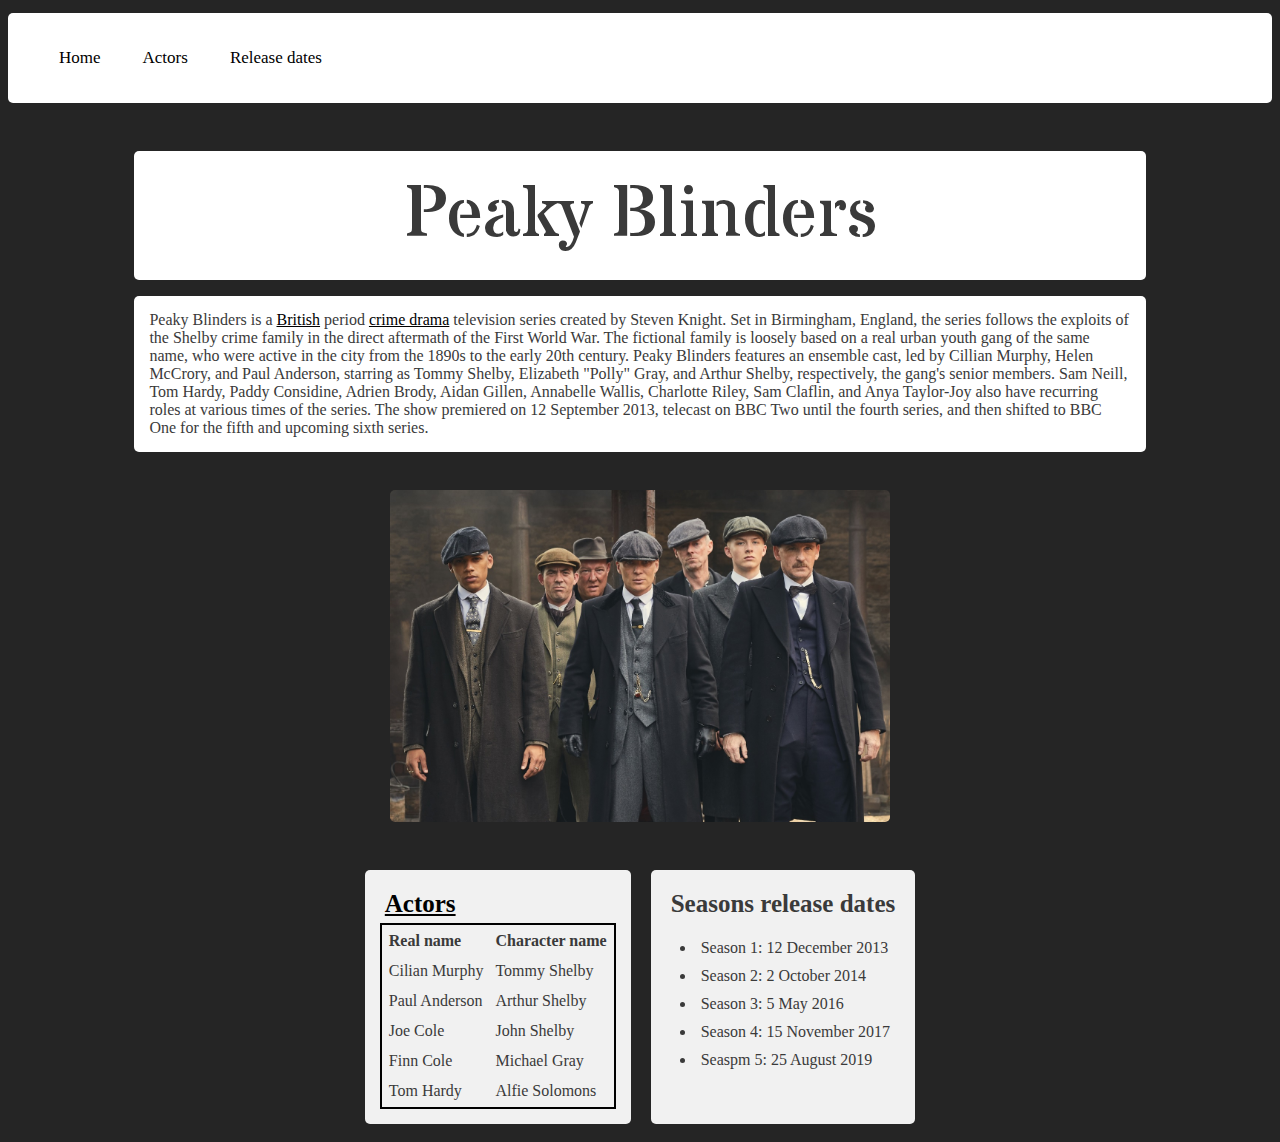
==== Index.html @ 8d039342 "sus" ====
<!DOCTYPE html>
<html lang="en">
  <head>
    <title>Lab 1</title>
    <meta charset="utf-8" />
    <link href="Style.css" media="screen" rel="stylesheet" type="text/css" />
  </head>
  <body>
    <div class="topnav">
      <ul id="headermenu">
        <li><a class="active" href="#home">Home</a></li>
        <li><a href="qwe.html">Actors</a></li>
        <li><a href="#Release_Dates">Release dates</a></li>
      </ul>
      <p class="time"></p>
    </div>

    <h1 class="maintext">Peaky Blinders</h1>

    <p class="maintext">
      Peaky Blinders is a
      <a href="https://www.youtube.com/watch?v=5KRyA38tYys">British</a> period
      <a href="https://en.wikipedia.org/wiki/Crime_film#Crime_drama"
        >crime drama</a
      >
      television series created by Steven Knight. Set in Birmingham, England,
      the series follows the exploits of the Shelby crime family in the direct
      aftermath of the First World War. The fictional family is loosely based on
      a real urban youth gang of the same name, who were active in the city from
      the 1890s to the early 20th century. Peaky Blinders features an ensemble
      cast, led by Cillian Murphy, Helen McCrory, and Paul Anderson, starring as
      Tommy Shelby, Elizabeth "Polly" Gray, and Arthur Shelby, respectively, the
      gang's senior members. Sam Neill, Tom Hardy, Paddy Considine, Adrien
      Brody, Aidan Gillen, Annabelle Wallis, Charlotte Riley, Sam Claflin, and
      Anya Taylor-Joy also have recurring roles at various times of the series.
      The show premiered on 12 September 2013, telecast on BBC Two until the
      fourth series, and then shifted to BBC One for the fifth and upcoming
      sixth series.
    </p>
    <img src="bus.jfif" alt="bus" width="500" />

    <div class="flex-container">
      <div class="maintext">
        <h2><a href="https://en.wikipedia.org/wiki/Actor">Actors</a></h2>
        <table>
          <tr>
            <th>Real name</th>
            <th>Character name</th>
          </tr>
          <tr>
            <td>Cilian Murphy</td>
            <td>Tommy Shelby</td>
          </tr>
          <tr>
            <td>Paul Anderson</td>
            <td>Arthur Shelby</td>
          </tr>
          <tr>
            <td>Joe Cole</td>
            <td>John Shelby</td>
          </tr>
          <tr>
            <td>Finn Cole</td>
            <td>Michael Gray</td>
          </tr>
          <tr>
            <td>Tom Hardy</td>
            <td>Alfie Solomons</td>
          </tr>
        </table>
      </div>
      <div class="maintext">
        <h2>Seasons release dates</h2>
        <ul>
          <li>Season 1: 12 December 2013</li>
          <li>Season 2: 2 October 2014</li>
          <li>Season 3: 5 May 2016</li>
          <li>Season 4: 15 November 2017</li>
          <li>Seaspm 5: 25 August 2019</li>
        </ul>
      </div>
    </div>
  </body>
</html>
---- Style.css ----
@import url("https://fonts.googleapis.com/css2?family=Stardos+Stencil&display=swap");
* {
  font-family: "Times New Roman", Times, serif;
}

body {
  background-color: rgba(37, 37, 37, 1);
}

.maintext {
  color: rgb(58, 58, 58);
  background-color: rgb(255, 255, 255);
  padding: 15px;
  margin-left: 10%;
  margin-right: 10%;
  margin-bottom: 1%;
  border-radius: 5px;
}
.topnav {
  background-color: white;
  overflow: hidden;
  margin-bottom: 1%;
  margin-top: 1%;
  border-radius: 5px;
}
.topnav a {
  float: left;
  list-style-type: none;
  color: white;
  text-align: center;
  padding: 14px 16px;
  text-decoration: none;
  font-size: 17px;
}
.topnav a:hover {
  background-color: black;
  color: white;
}
.topnav a:active {
  background-color: gray;
  color: white;
}
h1 {
  font-family: "Stardos Stencil", cursive;
  color: rgb(58, 58, 58);
  background-color: rgb(255, 255, 255);
  font-weight: normal;
  font-size: 72px;
  width: auto;
  text-align: center;
}
h2 {
  font-size: 25px;
  margin: 5px;
}
img {
  display: block;
  margin: 1cm auto;
  border-radius: 5px;
}
.flex-container {
  justify-content: center;
  display: flex;
  flex-wrap: nowrap;
}

.flex-container > div {
  background-color: #f1f1f1;
  margin: 10px;
}
table {
  border: 2px solid black;
}

th,
td {
  text-align: left;
  padding: 5px;
}

ul {
  padding-left: 30px;
}
li {
  text-align: left;
  padding: 5px;
}
#headermenu {
  display: flex;
  list-style-type: none;
}

a:link {
  color: rgb(0, 0, 0);
}
a:visited {
  color: rgb(0, 0, 0);
}
a:hover {
  color: rgb(0, 0, 0);
}
a:active {
  color: rgb(0, 0, 0);
}
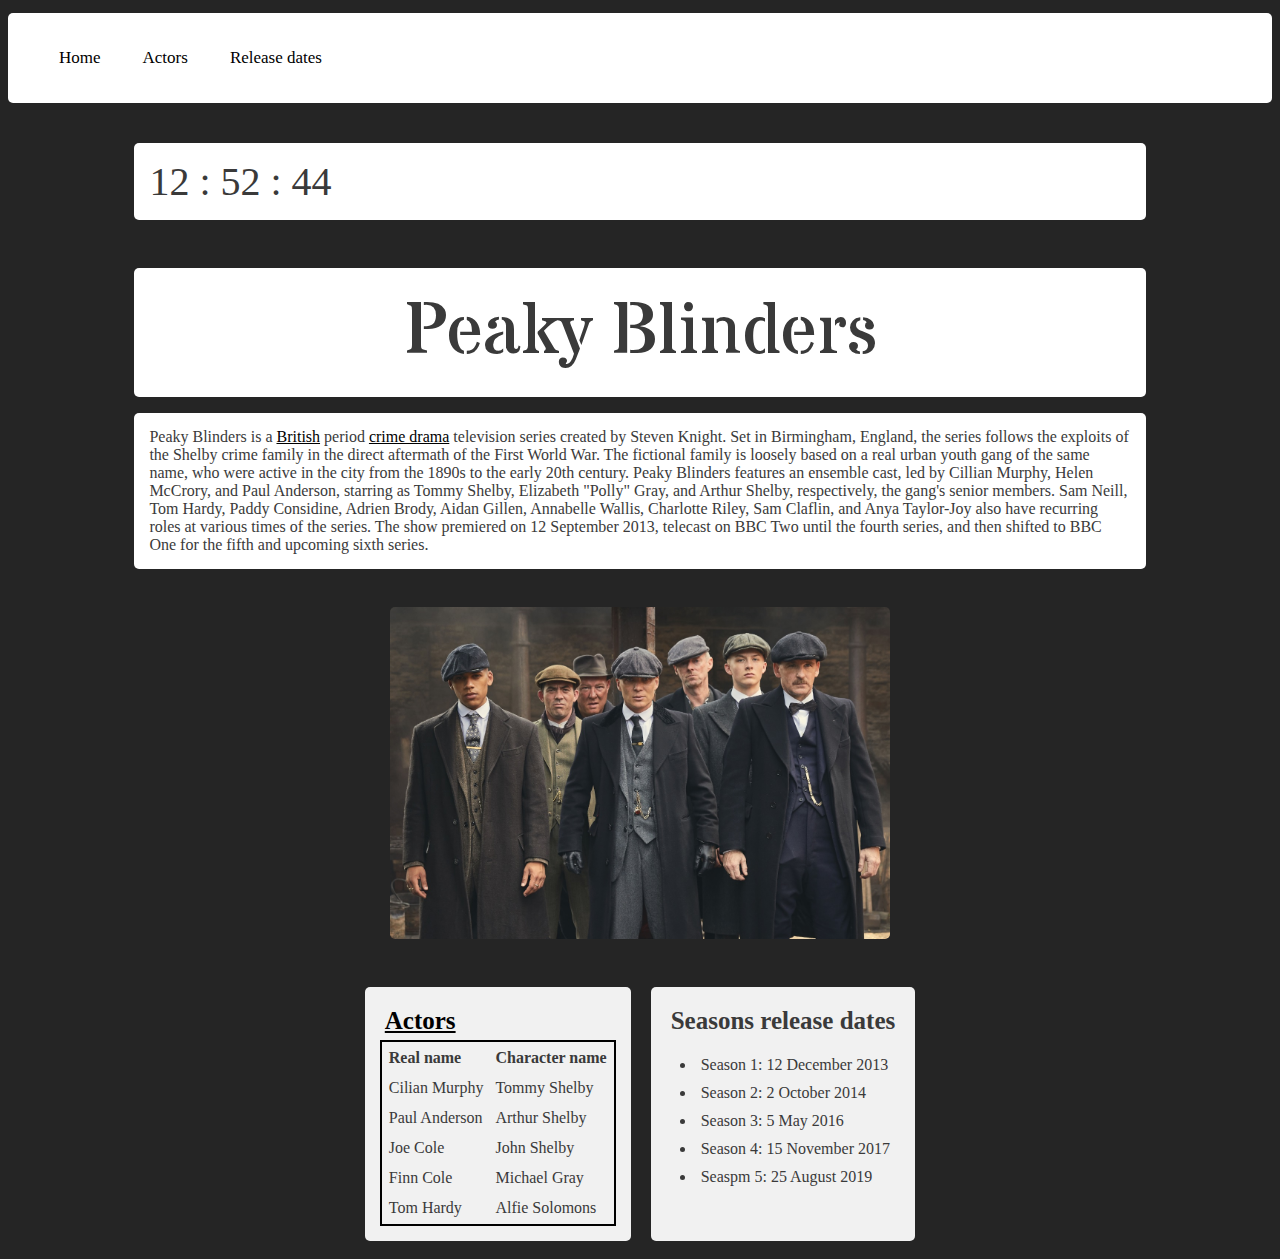
==== commit b6c281ce: "sussy" ====
--- a/Index.html
+++ b/Index.html
@@ -1,8 +1,9 @@
 <!DOCTYPE html>
 <html lang="en">
   <head>
-    <title>Lab 1</title>
+    <title>Lab 2</title>
     <meta charset="utf-8" />
+    <meta name="viewport" content="width-device-width" , initial scale="1.0" />
     <link href="Style.css" media="screen" rel="stylesheet" type="text/css" />
   </head>
   <body>
@@ -12,8 +13,9 @@
         <li><a href="qwe.html">Actors</a></li>
         <li><a href="#Release_Dates">Release dates</a></li>
       </ul>
-      <p class="time"></p>
     </div>
+    <p id="clock" class="maintext"></p>
+    <script src="Script.js"></script>
 
     <h1 class="maintext">Peaky Blinders</h1>
 
--- a/Style.css
+++ b/Style.css
@@ -39,6 +39,9 @@
 .topnav a:active {
   background-color: gray;
   color: white;
+}
+#clock {
+  font-size: 40px;
 }
 h1 {
   font-family: "Stardos Stencil", cursive;
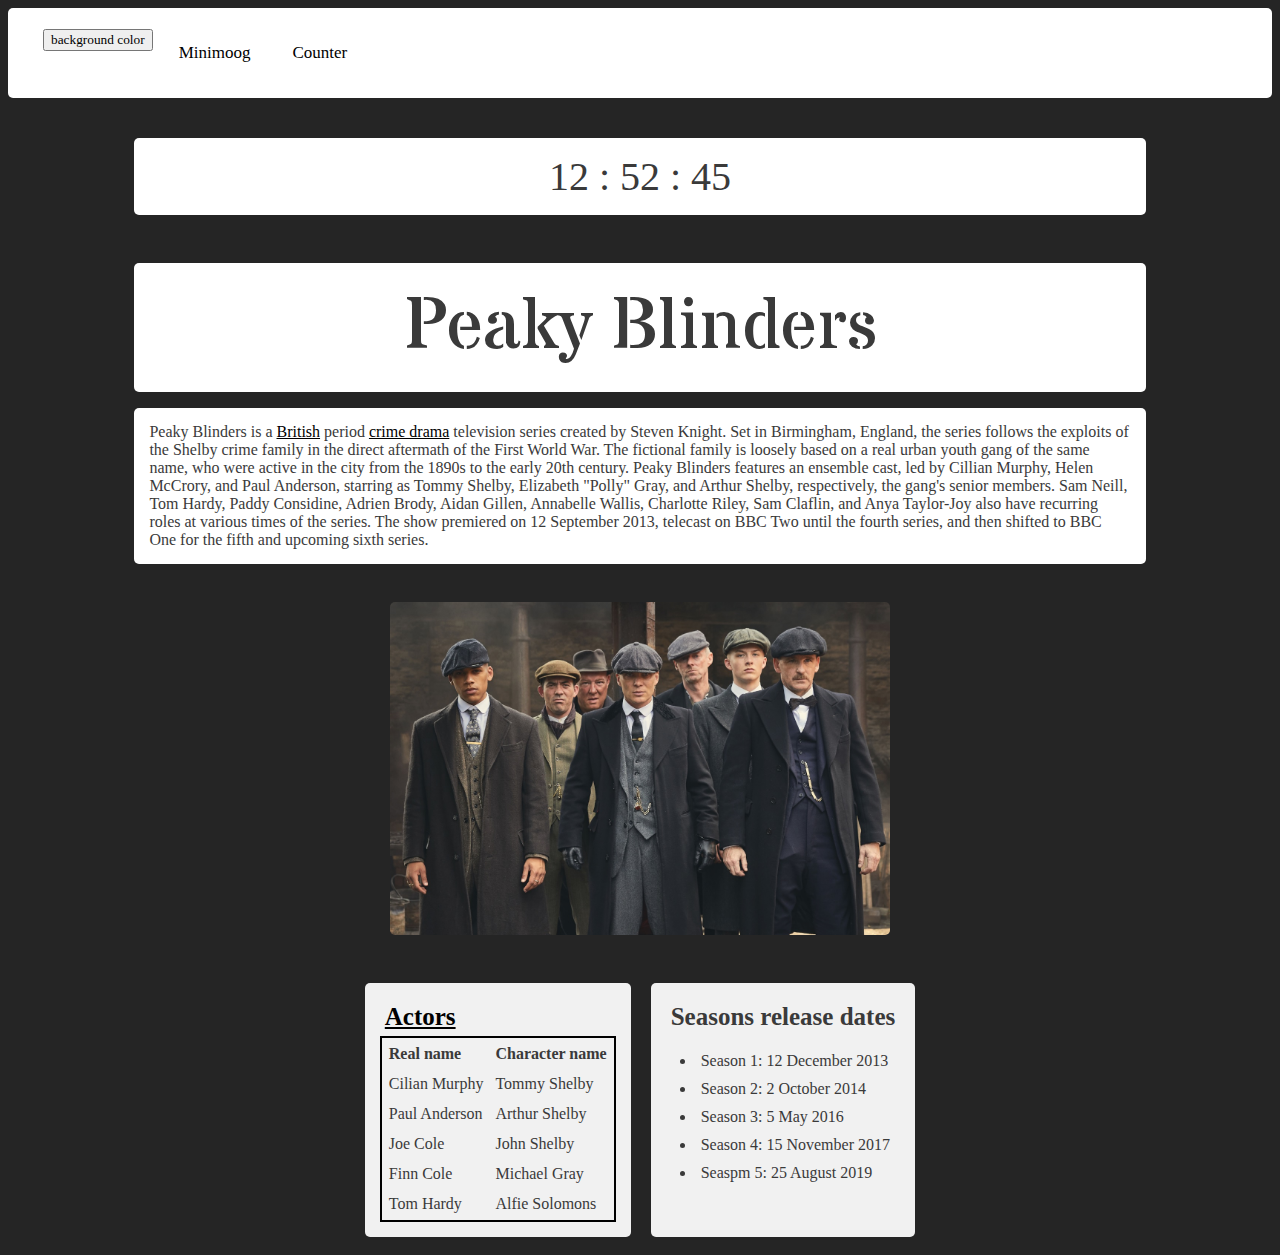
==== commit bef2c6fa: "klar typ" ====
--- a/Index.html
+++ b/Index.html
@@ -3,15 +3,20 @@
   <head>
     <title>Lab 2</title>
     <meta charset="utf-8" />
-    <meta name="viewport" content="width-device-width" , initial scale="1.0" />
+    <meta name="viewport" content="width-device-width, initial-scale=1.0" />
     <link href="Style.css" media="screen" rel="stylesheet" type="text/css" />
+    <script src="Script.js"></script>
   </head>
-  <body>
+  <body onload="currentTime()">
     <div class="topnav">
       <ul id="headermenu">
-        <li><a class="active" href="#home">Home</a></li>
-        <li><a href="qwe.html">Actors</a></li>
-        <li><a href="#Release_Dates">Release dates</a></li>
+        <li>
+          <button type="button" onclick="changeColor()">
+            background color
+          </button>
+        </li>
+        <li><a href="qwe.html">Minimoog</a></li>
+        <li><a href="Lek3.html">Counter</a></li>
       </ul>
     </div>
     <p id="clock" class="maintext"></p>
--- a/Style.css
+++ b/Style.css
@@ -20,7 +20,7 @@
   background-color: white;
   overflow: hidden;
   margin-bottom: 1%;
-  margin-top: 1%;
+  margin-top: 0%;
   border-radius: 5px;
 }
 .topnav a {
@@ -42,6 +42,7 @@
 }
 #clock {
   font-size: 40px;
+  text-align: center;
 }
 h1 {
   font-family: "Stardos Stencil", cursive;
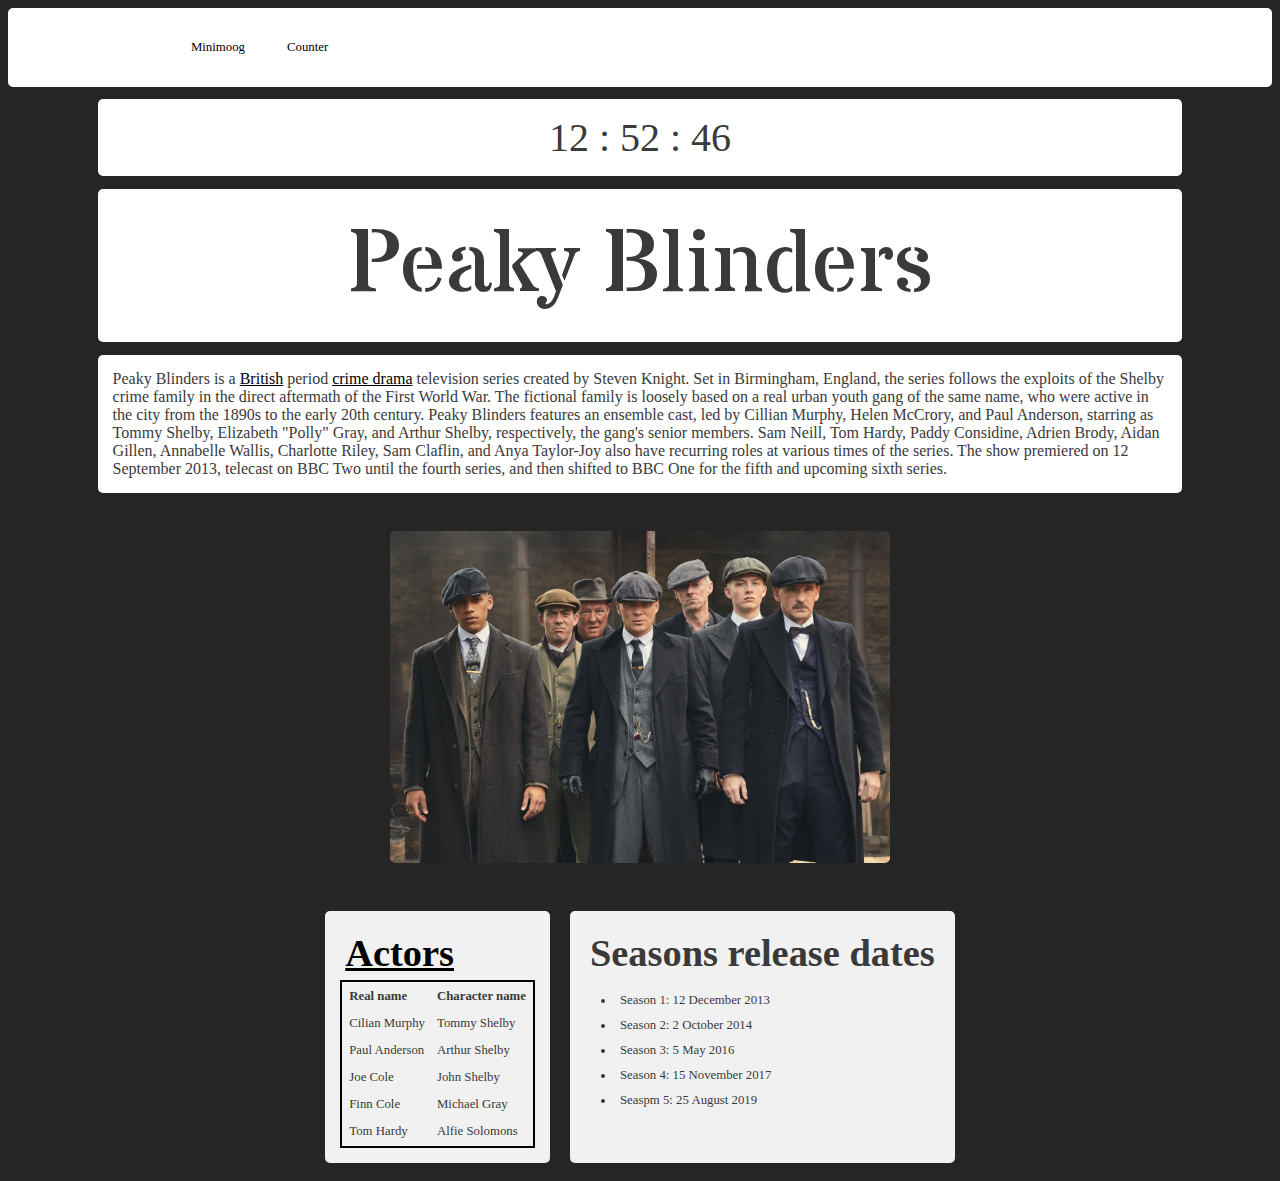
==== commit 8fd8e8bb: "sus" ====
--- a/Index.html
+++ b/Index.html
@@ -11,9 +11,7 @@
     <div class="topnav">
       <ul id="headermenu">
         <li>
-          <button type="button" onclick="changeColor()">
-            background color
-          </button>
+          <a type="button" onclick="changeColor()">background color</a>
         </li>
         <li><a href="qwe.html">Minimoog</a></li>
         <li><a href="Lek3.html">Counter</a></li>
--- a/Style.css
+++ b/Style.css
@@ -4,16 +4,17 @@
 }
 
 body {
-  background-color: rgba(37, 37, 37, 1);
+  background-color: rgba(37, 37, 37);
 }
 
 .maintext {
   color: rgb(58, 58, 58);
   background-color: rgb(255, 255, 255);
   padding: 15px;
-  margin-left: 10%;
-  margin-right: 10%;
-  margin-bottom: 1%;
+  margin-left: 7vw;
+  margin-right: 7vw;
+  margin-bottom: 1vw;
+  margin-top: 1vw;
   border-radius: 5px;
 }
 .topnav {
@@ -30,7 +31,7 @@
   text-align: center;
   padding: 14px 16px;
   text-decoration: none;
-  font-size: 17px;
+  font-size: 1vw;
 }
 .topnav a:hover {
   background-color: black;
@@ -49,12 +50,12 @@
   color: rgb(58, 58, 58);
   background-color: rgb(255, 255, 255);
   font-weight: normal;
-  font-size: 72px;
+  font-size: 7vw;
   width: auto;
   text-align: center;
 }
 h2 {
-  font-size: 25px;
+  font-size: 3vw;
   margin: 5px;
 }
 img {
@@ -74,6 +75,7 @@
 }
 table {
   border: 2px solid black;
+  font-size: 1vw;
 }
 
 th,
@@ -84,6 +86,7 @@
 
 ul {
   padding-left: 30px;
+  font-size: 1vw;
 }
 li {
   text-align: left;
